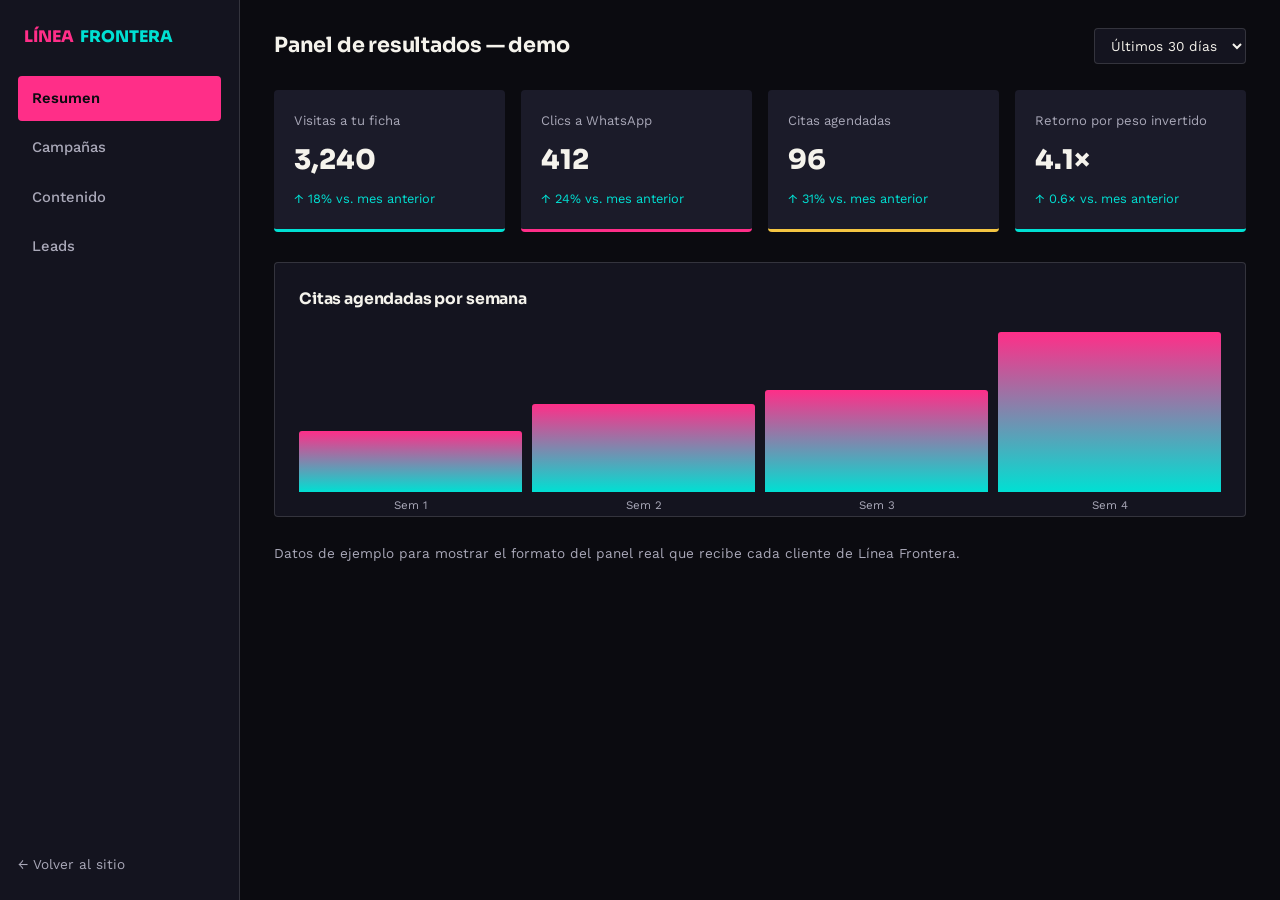
==== admin.html @ 4ae6b90d "Add files via upload" ====
<!DOCTYPE html>
<html lang="es">
<head>
<meta charset="UTF-8">
<meta name="viewport" content="width=device-width, initial-scale=1.0">
<title>Panel de resultados — Línea Frontera (demo)</title>
<link rel="stylesheet" href="styles.css">
</head>
<body class="admin-body">

<div class="admin-shell">
  <aside class="sidebar">
    <div class="brand"><span class="lf-b">LÍNEA</span><span class="lf-f">FRONTERA</span></div>
    <nav>
      <button class="tab-btn active" data-target="resumen">Resumen</button>
      <button class="tab-btn" data-target="campanas">Campañas</button>
      <button class="tab-btn" data-target="contenido">Contenido</button>
      <button class="tab-btn" data-target="leads">Leads</button>
    </nav>
    <a class="back" href="index.html">← Volver al sitio</a>
  </aside>

  <main class="admin-main">
    <div class="admin-topbar">
      <h1>Panel de resultados — demo</h1>
      <select class="range-select">
        <option>Últimos 30 días</option>
        <option>Últimos 7 días</option>
        <option>Este trimestre</option>
      </select>
    </div>

    <!-- RESUMEN -->
    <section class="admin-panel-view active" id="resumen">
      <div class="admin-kpi-cards">
        <div class="kpi-card">
          <div class="label">Visitas a tu ficha</div>
          <div class="value">3,240</div>
          <div class="delta">↑ 18% vs. mes anterior</div>
        </div>
        <div class="kpi-card">
          <div class="label">Clics a WhatsApp</div>
          <div class="value">412</div>
          <div class="delta">↑ 24% vs. mes anterior</div>
        </div>
        <div class="kpi-card">
          <div class="label">Citas agendadas</div>
          <div class="value">96</div>
          <div class="delta">↑ 31% vs. mes anterior</div>
        </div>
        <div class="kpi-card">
          <div class="label">Retorno por peso invertido</div>
          <div class="value">4.1×</div>
          <div class="delta">↑ 0.6× vs. mes anterior</div>
        </div>
      </div>

      <div class="chart-card">
        <h3>Citas agendadas por semana</h3>
        <div class="bars">
          <div class="bar" style="height:38%"><span>Sem 1</span></div>
          <div class="bar" style="height:55%"><span>Sem 2</span></div>
          <div class="bar" style="height:64%"><span>Sem 3</span></div>
          <div class="bar" style="height:100%"><span>Sem 4</span></div>
        </div>
      </div>

      <p style="color:var(--muted); font-size:0.85rem;">Datos de ejemplo para mostrar el formato del panel real que recibe cada cliente de Línea Frontera.</p>
    </section>

    <!-- CAMPAÑAS -->
    <section class="admin-panel-view" id="campanas">
      <div class="admin-kpi-cards">
        <div class="kpi-card">
          <div class="label">Gasto en anuncios</div>
          <div class="value">$8,400</div>
          <div class="delta">Meta + Google</div>
        </div>
        <div class="kpi-card">
          <div class="label">Costo por cita</div>
          <div class="value">$87</div>
          <div class="delta">↓ 12% vs. mes anterior</div>
        </div>
        <div class="kpi-card">
          <div class="label">Clics en anuncios</div>
          <div class="value">2,105</div>
          <div class="delta">↑ 9% vs. mes anterior</div>
        </div>
        <div class="kpi-card">
          <div class="label">Campañas activas</div>
          <div class="value">3</div>
          <div class="delta">2 en Meta, 1 en Google</div>
        </div>
      </div>
      <div class="chart-card">
        <h3>Rendimiento por campaña</h3>
        <div class="bars">
          <div class="bar" style="height:80%"><span>Implantes</span></div>
          <div class="bar" style="height:45%"><span>Ortodoncia</span></div>
          <div class="bar" style="height:60%"><span>Limpieza</span></div>
        </div>
      </div>
    </section>

    <!-- CONTENIDO -->
    <section class="admin-panel-view" id="contenido">
      <div class="content-grid">
        <div class="content-item"><span class="tag">Publicado</span><h4>Antes / después — sonrisa</h4><p>Reel · 1,240 reproducciones</p></div>
        <div class="content-item"><span class="tag">Publicado</span><h4>Testimonio de paciente</h4><p>Post · 340 interacciones</p></div>
        <div class="content-item"><span class="tag">Programado</span><h4>Promo del mes</h4><p>Historia · sale mañana</p></div>
        <div class="content-item"><span class="tag">En revisión</span><h4>Video del consultorio</h4><p>Reel · esperando aprobación</p></div>
        <div class="content-item"><span class="tag">Programado</span><h4>Tips de higiene dental</h4><p>Carrusel · sale en 3 días</p></div>
        <div class="content-item"><span class="tag">Publicado</span><h4>Pregunta frecuente</h4><p>Post · 210 interacciones</p></div>
      </div>
    </section>

    <!-- LEADS -->
    <section class="admin-panel-view" id="leads">
      <div class="table-card">
        <h3>Leads recientes</h3>
        <table>
          <thead>
            <tr><th>Nombre</th><th>Origen</th><th>Servicio de interés</th><th>Estatus</th></tr>
          </thead>
          <tbody>
            <tr><td>Ana R.</td><td>Meta Ads</td><td>Implantes</td><td><span class="status agendada">Agendada</span></td></tr>
            <tr><td>Carlos M.</td><td>Google</td><td>Ortodoncia</td><td><span class="status contactada">Contactada</span></td></tr>
            <tr><td>Priscila V.</td><td>Ficha de Google</td><td>Limpieza dental</td><td><span class="status nueva">Nueva</span></td></tr>
            <tr><td>José L.</td><td>Meta Ads</td><td>Implantes</td><td><span class="status agendada">Agendada</span></td></tr>
            <tr><td>Diana H.</td><td>WhatsApp directo</td><td>Consulta general</td><td><span class="status nueva">Nueva</span></td></tr>
          </tbody>
        </table>
      </div>
    </section>
  </main>
</div>

<script src="script.js"></script>
</body>
</html>
---- styles.css ----
@import url('https://fonts.googleapis.com/css2?family=Sora:wght@500;600;700;800&family=Work+Sans:wght@400;500;600&display=swap');

:root{
  --ink: #0B0B10;
  --panel: #14141F;
  --panel-2: #1B1B29;
  --paper: #F5F3EC;
  --magenta: #FF2E88;
  --cyan: #00E0D3;
  --gold: #F4C542;
  --line: rgba(245,243,236,0.14);
  --muted: #A9A8B8;
  --radius: 4px;
}

*{ box-sizing:border-box; margin:0; padding:0; }
html{ scroll-behavior: smooth; }
body{
  background: var(--ink);
  color: var(--paper);
  font-family: 'Work Sans', sans-serif;
  line-height: 1.6;
  -webkit-font-smoothing: antialiased;
}
h1,h2,h3,.display{
  font-family:'Sora', sans-serif;
  font-weight: 700;
  letter-spacing: -0.01em;
  color: var(--paper);
}
a{ color: inherit; }
.wrap{ max-width: 1120px; margin: 0 auto; padding: 0 28px; }

/* NAV */
header.top{
  position: sticky; top:0; z-index: 50;
  background: rgba(11,11,16,0.92);
  backdrop-filter: blur(6px);
  border-bottom: 1px solid var(--line);
}
.nav{ display:flex; align-items:center; justify-content:space-between; padding: 18px 28px; max-width:1120px; margin:0 auto; }
.brand{ font-family:'Sora',sans-serif; font-weight:800; font-size:1.1rem; display:flex; gap:6px; }
.brand .lf-b{ color: var(--magenta); }
.brand .lf-f{ color: var(--cyan); }
.nav-links{ display:flex; align-items:center; gap: 26px; }
.nav-links a.link{ font-size:0.92rem; color: var(--muted); text-decoration:none; }
.nav-links a.link:hover{ color: var(--paper); }
.cta-nav{
  background: var(--magenta); color: var(--ink); font-weight:600;
  padding: 10px 18px; border-radius: var(--radius); text-decoration:none; font-size:0.9rem;
}
.menu-btn{ display:none; background:none; border:none; color:var(--paper); font-size:1.4rem; cursor:pointer; }

@media (max-width: 780px){
  .nav-links{ display:none; }
  .menu-btn{ display:block; }
  .nav-links.open{
    display:flex; position:absolute; top:64px; left:0; right:0;
    background: var(--ink); flex-direction:column; padding: 20px 28px; gap:16px;
    border-bottom:1px solid var(--line);
  }
}

/* HERO */
.hero{ padding: 84px 0 64px; position:relative; overflow:hidden; }
.hero .blockbg{
  position:absolute; top:-60px; right:-120px; width:520px; height:520px;
  background: var(--magenta); filter: blur(0px); opacity:0.18; border-radius:50%;
}
.hero .kicker{ color: var(--cyan); font-weight:600; font-size:0.95rem; margin-bottom:16px; text-transform:uppercase; letter-spacing:0.06em; }
.hero h1{ font-size: clamp(2.3rem, 5.4vw, 3.9rem); line-height:1.06; max-width:16ch; position:relative; z-index:1; }
.hero h1 .hl{ color: var(--magenta); }
.hero p.lead{ margin-top:24px; max-width:54ch; font-size:1.12rem; color: var(--muted); position:relative; z-index:1; }
.cta-row{ margin-top:34px; display:flex; gap:14px; flex-wrap:wrap; position:relative; z-index:1; }

.btn{
  display:inline-flex; align-items:center; gap:10px; padding:14px 24px;
  font-weight:600; font-size:0.98rem; text-decoration:none; border-radius: var(--radius);
  border: 1.5px solid transparent; transition: transform .15s ease, background .15s ease;
}
.btn:hover{ transform: translateY(-2px); }
.btn-primary{ background: var(--magenta); color: var(--ink); }
.btn-primary:hover{ background:#ff56a0; }
.btn-outline{ background:transparent; color: var(--paper); border-color: var(--line); }
.btn-outline:hover{ border-color: var(--paper); }
.btn svg{ width:19px; height:19px; flex-shrink:0; }

/* STRIP */
.strip{ background: var(--panel); padding: 46px 0; border-top:1px solid var(--line); border-bottom:1px solid var(--line); }
.strip .wrap{ display:grid; grid-template-columns:1.1fr 1fr; gap:40px; align-items:center; }
.strip h2{ font-size:1.6rem; line-height:1.25; }
.strip p{ color: var(--muted); }
@media (max-width:760px){ .strip .wrap{ grid-template-columns:1fr; } }

/* SECTION HEAD */
.section-head{ max-width:60ch; margin-bottom:44px; }
.section-head .kicker{ color: var(--gold); font-weight:600; font-size:0.92rem; margin-bottom:10px; text-transform:uppercase; letter-spacing:0.06em; }
.section-head h2{ font-size: clamp(1.7rem, 3vw, 2.3rem); }
.section-head p{ color: var(--muted); margin-top:12px; }

/* SERVICES */
section.services{ padding: 78px 0; }
.services-grid{ display:grid; grid-template-columns:repeat(3,1fr); gap:1px; background: var(--line); border:1px solid var(--line); }
.service{ background: var(--panel); padding:32px 26px; border-top:3px solid var(--magenta); }
.service:nth-child(2){ border-top-color: var(--cyan); }
.service:nth-child(3){ border-top-color: var(--gold); }
.service h3{ font-size:1.05rem; margin-bottom:12px; }
.service p{ color: var(--muted); font-size:0.95rem; }
@media (max-width:760px){ .services-grid{ grid-template-columns:1fr; } }

/* PACKAGES */
section.packages{ padding: 78px 0; background: var(--panel-2); }
.pkg-grid{ display:grid; grid-template-columns:repeat(3,1fr); gap:20px; margin-top:40px; }
.pkg{ background: var(--panel); border:1px solid var(--line); border-radius: var(--radius); padding: 30px 26px; display:flex; flex-direction:column; }
.pkg.featured{ border-color: var(--magenta); position:relative; }
.pkg.featured::before{
  content:"Más elegido"; position:absolute; top:-13px; left:26px;
  background: var(--magenta); color: var(--ink); font-size:0.75rem; font-weight:700;
  padding: 4px 10px; border-radius: 999px;
}
.pkg h3{ font-size:1.15rem; margin-bottom:6px; }
.pkg .price{ font-family:'Sora',sans-serif; font-weight:800; font-size:2rem; margin: 14px 0 4px; color: var(--cyan); }
.pkg.featured .price{ color: var(--magenta); }
.pkg .price small{ font-family:'Work Sans',sans-serif; font-weight:500; font-size:0.9rem; color: var(--muted); }
.pkg ul{ list-style:none; margin: 18px 0 24px; display:flex; flex-direction:column; gap:10px; flex-grow:1; }
.pkg ul li{ font-size:0.92rem; color: var(--paper); padding-left:20px; position:relative; }
.pkg ul li::before{ content:"—"; position:absolute; left:0; color: var(--gold); }
.pkg .btn{ justify-content:center; width:100%; }
@media (max-width:900px){ .pkg-grid{ grid-template-columns:1fr; } }

/* KPI PREVIEW */
section.kpi{ padding: 78px 0; }
.kpi-panel{ background: var(--panel); border:1px solid var(--line); border-radius: var(--radius); padding: 30px; }
.kpi-panel-head{ display:flex; justify-content:space-between; align-items:center; margin-bottom: 24px; flex-wrap:wrap; gap:10px; }
.kpi-panel-head h3{ font-size:1.05rem; }
.kpi-tag{ font-size:0.78rem; color: var(--muted); border:1px solid var(--line); padding:4px 10px; border-radius:999px; }
.kpi-cards{ display:grid; grid-template-columns:repeat(4,1fr); gap:16px; }
.kpi-card{ background: var(--panel-2); border-radius: var(--radius); padding:20px; border-bottom:3px solid var(--cyan); }
.kpi-card:nth-child(2){ border-bottom-color: var(--magenta); }
.kpi-card:nth-child(3){ border-bottom-color: var(--gold); }
.kpi-card:nth-child(4){ border-bottom-color: var(--cyan); }
.kpi-card .label{ font-size:0.82rem; color: var(--muted); margin-bottom:8px; }
.kpi-card .value{ font-family:'Sora',sans-serif; font-weight:800; font-size:1.7rem; }
.kpi-card .delta{ font-size:0.8rem; color: var(--cyan); margin-top:6px; }
.kpi-caption{ margin-top:16px; font-size:0.82rem; color: var(--muted); }
@media (max-width:760px){ .kpi-cards{ grid-template-columns:1fr 1fr; } }

/* PROCESS */
section.process{ padding: 78px 0; background: var(--panel); }
.steps{ display:grid; grid-template-columns:repeat(3,1fr); gap:30px; margin-top:38px; }
.step .num{ font-family:'Sora',sans-serif; font-size:2rem; font-weight:800; color: var(--magenta); margin-bottom:12px; }
.step h3{ font-size:1.02rem; margin-bottom:8px; }
.step p{ color: var(--muted); font-size:0.94rem; }
@media (max-width:760px){ .steps{ grid-template-columns:1fr; gap:32px; } }

/* FINAL CTA */
section.final{ background: var(--magenta); color: var(--ink); padding:88px 0; text-align:center; }
section.final h2{ color: var(--ink); font-size: clamp(1.9rem,4vw,2.6rem); max-width:20ch; margin:0 auto 16px; }
section.final p{ color: rgba(11,11,16,0.75); max-width:48ch; margin:0 auto 30px; font-size:1.03rem; }
section.final .cta-row{ justify-content:center; }
section.final .btn-primary{ background: var(--ink); color: var(--paper); }
section.final .btn-primary:hover{ background:#000; }
section.final .btn-outline{ border-color: var(--ink); color: var(--ink); }
section.final .btn-outline:hover{ background: var(--ink); color: var(--paper); }

footer{ padding: 32px 0; text-align:center; color: var(--muted); font-size:0.85rem; background: var(--ink); }
footer a{ color: var(--paper); }

/* ===== ADMIN DEMO PANEL ===== */
.admin-body{ background: var(--ink); min-height:100vh; }
.admin-shell{ display:flex; min-height:100vh; }

.sidebar{
  width: 240px; flex-shrink:0; background: var(--panel);
  border-right:1px solid var(--line); padding: 24px 18px;
  display:flex; flex-direction:column; gap: 26px;
}
.sidebar .brand{ font-size:1rem; padding: 0 6px; }
.sidebar nav{ display:flex; flex-direction:column; gap:4px; }
.sidebar nav button{
  all:unset; cursor:pointer; padding: 11px 14px; border-radius: var(--radius);
  font-size:0.92rem; color: var(--muted); font-weight:500;
}
.sidebar nav button:hover{ background: var(--panel-2); color: var(--paper); }
.sidebar nav button.active{ background: var(--magenta); color: var(--ink); font-weight:600; }
.sidebar .back{ margin-top:auto; font-size:0.85rem; color: var(--muted); text-decoration:none; }
.sidebar .back:hover{ color: var(--paper); }

.admin-main{ flex-grow:1; padding: 28px 34px; max-width: 1100px; }
.admin-topbar{ display:flex; justify-content:space-between; align-items:center; margin-bottom: 26px; flex-wrap:wrap; gap:12px; }
.admin-topbar h1{ font-size:1.3rem; }
.range-select{
  background: var(--panel); border:1px solid var(--line); color: var(--paper);
  padding: 8px 12px; border-radius: var(--radius); font-size:0.85rem; font-family:'Work Sans',sans-serif;
}

.admin-panel-view{ display:none; }
.admin-panel-view.active{ display:block; }

.admin-kpi-cards{ display:grid; grid-template-columns:repeat(4,1fr); gap:16px; margin-bottom: 30px; }
.admin-kpi-cards .kpi-card{ border-bottom-width:3px; }

.chart-card{ background: var(--panel); border:1px solid var(--line); border-radius: var(--radius); padding: 24px; margin-bottom: 26px; }
.chart-card h3{ font-size:0.98rem; margin-bottom: 20px; }
.bars{ display:flex; align-items:flex-end; gap: 10px; height: 160px; }
.bars .bar{ flex:1; background: linear-gradient(to top, var(--cyan), var(--magenta)); border-radius: 3px 3px 0 0; position:relative; }
.bars .bar span{ position:absolute; bottom:-22px; left:0; right:0; text-align:center; font-size:0.72rem; color: var(--muted); }

.table-card{ background: var(--panel); border:1px solid var(--line); border-radius: var(--radius); padding: 24px; overflow-x:auto; }
.table-card h3{ font-size:0.98rem; margin-bottom:18px; }
table{ width:100%; border-collapse: collapse; font-size:0.88rem; }
th{ text-align:left; color: var(--muted); font-weight:500; padding: 8px 10px; border-bottom:1px solid var(--line); }
td{ padding: 11px 10px; border-bottom:1px solid var(--line); }
.status{ padding: 3px 10px; border-radius:999px; font-size:0.76rem; font-weight:600; }
.status.nueva{ background: rgba(0,224,211,0.16); color: var(--cyan); }
.status.contactada{ background: rgba(244,197,66,0.16); color: var(--gold); }
.status.agendada{ background: rgba(255,46,136,0.16); color: var(--magenta); }

.content-grid{ display:grid; grid-template-columns:repeat(3,1fr); gap:16px; }
.content-item{ background: var(--panel); border:1px solid var(--line); border-radius: var(--radius); padding:18px; }
.content-item .tag{ font-size:0.75rem; color: var(--gold); font-weight:600; margin-bottom:8px; display:block; }
.content-item h4{ font-family:'Sora',sans-serif; font-size:0.95rem; margin-bottom:6px; }
.content-item p{ color: var(--muted); font-size:0.85rem; }

@media (max-width: 900px){
  .admin-shell{ flex-direction:column; }
  .sidebar{ width:100%; flex-direction:row; align-items:center; overflow-x:auto; }
  .sidebar nav{ flex-direction:row; }
  .sidebar .back{ display:none; }
  .admin-kpi-cards{ grid-template-columns:1fr 1fr; }
  .content-grid{ grid-template-columns:1fr; }
}
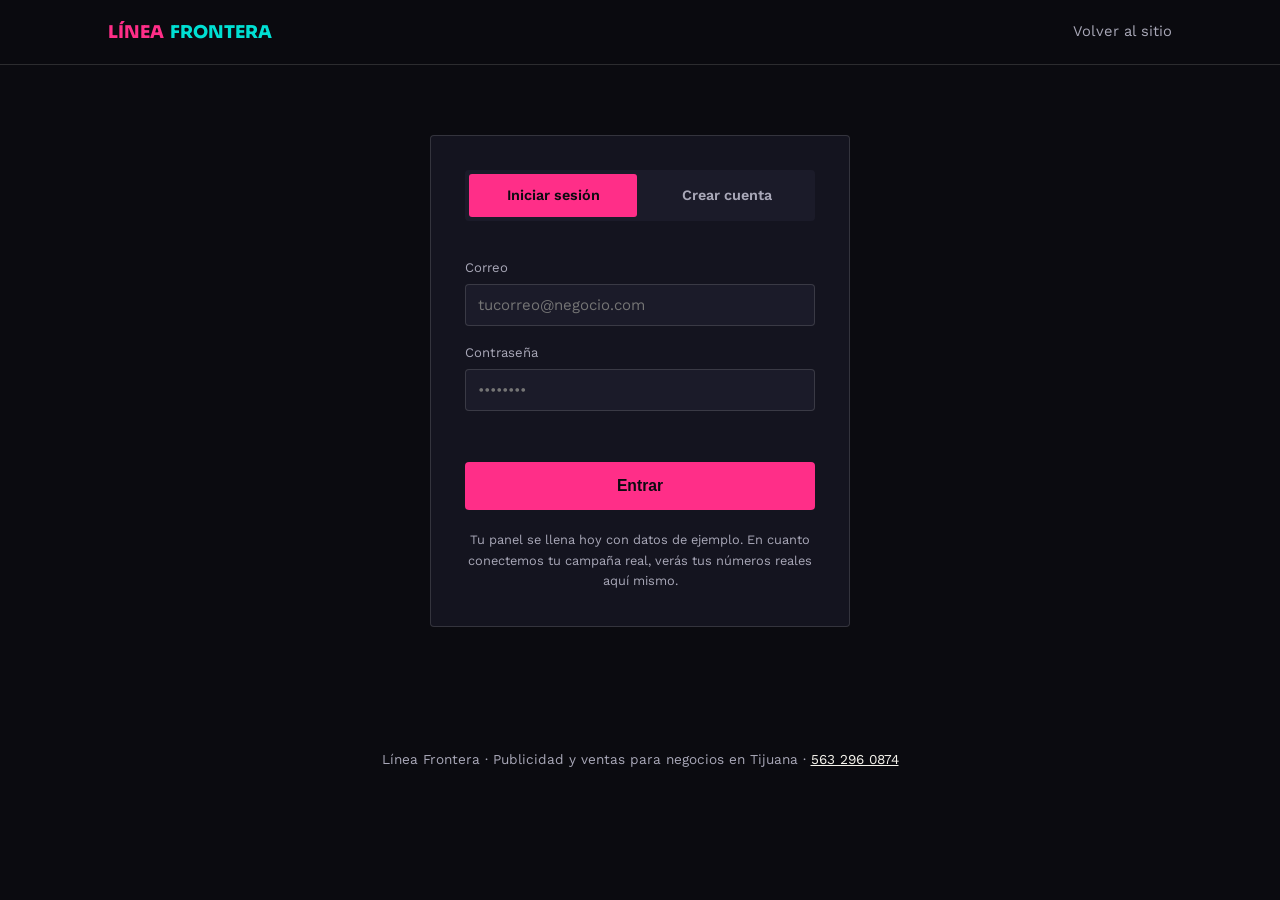
==== commit bc729c15: "Add files via upload" ====
--- a/admin.html
+++ b/admin.html
@@ -6,7 +6,7 @@
 <title>Panel de resultados — Línea Frontera (demo)</title>
 <link rel="stylesheet" href="styles.css">
 </head>
-<body class="admin-body">
+<body class="admin-body" data-require="admin">
 
 <div class="admin-shell">
   <aside class="sidebar">
@@ -16,18 +16,24 @@
       <button class="tab-btn" data-target="campanas">Campañas</button>
       <button class="tab-btn" data-target="contenido">Contenido</button>
       <button class="tab-btn" data-target="leads">Leads</button>
+      <button class="tab-btn" data-target="clientes">Clientes</button>
+      <button class="tab-btn" data-target="editor">Editor del sitio</button>
+      <button class="tab-btn" data-target="herramientas">Herramientas</button>
     </nav>
     <a class="back" href="index.html">← Volver al sitio</a>
   </aside>
 
   <main class="admin-main">
     <div class="admin-topbar">
-      <h1>Panel de resultados — demo</h1>
-      <select class="range-select">
-        <option>Últimos 30 días</option>
-        <option>Últimos 7 días</option>
-        <option>Este trimestre</option>
-      </select>
+      <h1>Panel de administrador</h1>
+      <div style="display:flex; align-items:center; gap:16px;">
+        <select class="range-select">
+          <option>Últimos 30 días</option>
+          <option>Últimos 7 días</option>
+          <option>Este trimestre</option>
+        </select>
+        <button class="logout-btn" id="logoutBtn">Cerrar sesión</button>
+      </div>
     </div>
 
     <!-- RESUMEN -->
@@ -132,6 +138,67 @@
         </table>
       </div>
     </section>
+
+    <!-- CLIENTES (cuentas registradas) -->
+    <section class="admin-panel-view" id="clientes">
+      <div class="table-card">
+        <h3>Cuentas registradas</h3>
+        <table>
+          <thead>
+            <tr><th>Nombre</th><th>Negocio</th><th>Correo</th><th>Paquete</th><th>Registrado</th></tr>
+          </thead>
+          <tbody id="clientsTableBody">
+            <tr><td colspan="5" style="color:var(--muted);">Todavía no hay cuentas creadas.</td></tr>
+          </tbody>
+        </table>
+      </div>
+      <p style="color:var(--muted); font-size:0.82rem; margin-top:14px;">Esta lista se guarda en este navegador mientras conectamos una base de datos real (por ejemplo Cloudflare D1 o Supabase) que sincronice las cuentas entre todos los dispositivos.</p>
+    </section>
+
+    <!-- EDITOR DEL SITIO -->
+    <section class="admin-panel-view" id="editor">
+      <div class="table-card" style="max-width:640px;">
+        <h3>Editor del sitio principal</h3>
+        <form id="siteEditorForm" style="display:flex; flex-direction:column; gap:6px;">
+          <label style="font-size:0.82rem; color:var(--muted); margin-top:8px;">Título principal (hero)</label>
+          <input type="text" id="editHeroTitle" style="background:var(--panel-2); border:1px solid var(--line); color:var(--paper); padding:10px 12px; border-radius:4px;">
+          <label style="font-size:0.82rem; color:var(--muted); margin-top:8px;">Subtítulo (hero)</label>
+          <textarea id="editHeroSubtitle" rows="3" style="background:var(--panel-2); border:1px solid var(--line); color:var(--paper); padding:10px 12px; border-radius:4px; font-family:'Work Sans',sans-serif;"></textarea>
+
+          <label style="font-size:0.82rem; color:var(--muted); margin-top:14px;">Precio Arranque</label>
+          <input type="text" id="editPriceArranque" style="background:var(--panel-2); border:1px solid var(--line); color:var(--paper); padding:10px 12px; border-radius:4px;">
+          <label style="font-size:0.82rem; color:var(--muted); margin-top:8px;">Precio Crecimiento</label>
+          <input type="text" id="editPriceCrecimiento" style="background:var(--panel-2); border:1px solid var(--line); color:var(--paper); padding:10px 12px; border-radius:4px;">
+          <label style="font-size:0.82rem; color:var(--muted); margin-top:8px;">Precio Dominancia</label>
+          <input type="text" id="editPriceDominancia" style="background:var(--panel-2); border:1px solid var(--line); color:var(--paper); padding:10px 12px; border-radius:4px;">
+
+          <label style="font-size:0.82rem; color:var(--muted); margin-top:14px;">KPI ejemplo — Visitas</label>
+          <input type="text" id="editKpiVisitas" style="background:var(--panel-2); border:1px solid var(--line); color:var(--paper); padding:10px 12px; border-radius:4px;">
+          <label style="font-size:0.82rem; color:var(--muted); margin-top:8px;">KPI ejemplo — Clics a WhatsApp</label>
+          <input type="text" id="editKpiClics" style="background:var(--panel-2); border:1px solid var(--line); color:var(--paper); padding:10px 12px; border-radius:4px;">
+          <label style="font-size:0.82rem; color:var(--muted); margin-top:8px;">KPI ejemplo — Citas agendadas</label>
+          <input type="text" id="editKpiCitas" style="background:var(--panel-2); border:1px solid var(--line); color:var(--paper); padding:10px 12px; border-radius:4px;">
+          <label style="font-size:0.82rem; color:var(--muted); margin-top:8px;">KPI ejemplo — Retorno por peso</label>
+          <input type="text" id="editKpiRoas" style="background:var(--panel-2); border:1px solid var(--line); color:var(--paper); padding:10px 12px; border-radius:4px;">
+
+          <button type="submit" class="btn btn-primary" style="margin-top:22px; justify-content:center;">Guardar cambios</button>
+          <p id="editorSaved" style="color:var(--cyan); font-size:0.85rem; min-height:1.2em; margin-top:8px;"></p>
+        </form>
+      </div>
+      <p style="color:var(--muted); font-size:0.82rem; margin-top:14px; max-width:640px;">Los cambios se guardan en este navegador y se reflejan de inmediato en <a href="index.html" style="color:var(--cyan)">la página principal</a>. Cuando conectemos la base de datos, se sincronizarán para todos los visitantes automáticamente.</p>
+    </section>
+
+    <!-- HERRAMIENTAS -->
+    <section class="admin-panel-view" id="herramientas">
+      <div class="content-grid">
+        <a class="content-item" style="text-decoration:none;" href="https://business.facebook.com" target="_blank" rel="noopener"><span class="tag">Publicidad</span><h4>Meta Business Suite</h4><p>Administra campañas de Facebook e Instagram</p></a>
+        <a class="content-item" style="text-decoration:none;" href="https://ads.google.com" target="_blank" rel="noopener"><span class="tag">Publicidad</span><h4>Google Ads</h4><p>Campañas de búsqueda y display</p></a>
+        <a class="content-item" style="text-decoration:none;" href="https://business.google.com" target="_blank" rel="noopener"><span class="tag">SEO local</span><h4>Google Business Profile</h4><p>Ficha, reseñas y publicaciones locales</p></a>
+        <a class="content-item" style="text-decoration:none;" href="https://analytics.google.com" target="_blank" rel="noopener"><span class="tag">Estadísticas</span><h4>Google Analytics</h4><p>Tráfico y comportamiento del sitio</p></a>
+        <a class="content-item" style="text-decoration:none;" href="https://www.canva.com" target="_blank" rel="noopener"><span class="tag">Contenido</span><h4>Canva</h4><p>Diseño de piezas para redes</p></a>
+        <a class="content-item" style="text-decoration:none;" href="https://dash.cloudflare.com" target="_blank" rel="noopener"><span class="tag">Sitio</span><h4>Cloudflare Pages</h4><p>Hosting y dominio lineafrontera.stream</p></a>
+      </div>
+    </section>
   </main>
 </div>
 
--- a/styles.css
+++ b/styles.css
@@ -230,3 +230,40 @@
   .admin-kpi-cards{ grid-template-columns:1fr 1fr; }
   .content-grid{ grid-template-columns:1fr; }
 }
+
+/* ===== AUTH (login / crear cuenta) ===== */
+.auth-section{ padding: 70px 0 90px; min-height: 70vh; }
+.auth-wrap{ display:flex; justify-content:center; }
+.auth-card{ background: var(--panel); border:1px solid var(--line); border-radius: var(--radius); padding: 34px; width: 100%; max-width: 420px; }
+.auth-tabs{ display:flex; gap:6px; margin-bottom: 26px; background: var(--panel-2); border-radius: var(--radius); padding:4px; }
+.auth-tab{ all:unset; flex:1; text-align:center; padding:10px; font-size:0.9rem; font-weight:600; color: var(--muted); cursor:pointer; border-radius: 3px; }
+.auth-tab.active{ background: var(--magenta); color: var(--ink); }
+.auth-form{ display:none; flex-direction:column; gap:6px; }
+.auth-form.active{ display:flex; }
+.auth-form label{ font-size:0.82rem; color: var(--muted); margin-top:10px; }
+.auth-form input, .auth-form select{
+  background: var(--panel-2); border:1px solid var(--line); color: var(--paper);
+  padding: 11px 12px; border-radius: var(--radius); font-family:'Work Sans',sans-serif; font-size:0.94rem;
+}
+.auth-form button{ margin-top: 20px; }
+.auth-error{ color: var(--magenta); font-size:0.82rem; min-height: 1em; margin-top:6px; }
+.auth-note{ margin-top:20px; font-size:0.8rem; color: var(--muted); text-align:center; }
+
+/* ===== CLIENT DASHBOARD ===== */
+.dash-header{ display:flex; justify-content:space-between; align-items:center; padding: 20px 28px; border-bottom:1px solid var(--line); }
+.dash-header .who{ font-size:0.92rem; color: var(--muted); }
+.dash-header .who strong{ color: var(--paper); }
+.logout-btn{ all:unset; cursor:pointer; color: var(--muted); font-size:0.85rem; }
+.logout-btn:hover{ color: var(--paper); }
+.dash-main{ max-width: 1080px; margin: 0 auto; padding: 36px 28px 70px; }
+.pkg-banner{
+  background: linear-gradient(120deg, var(--panel-2), var(--panel));
+  border:1px solid var(--line); border-left:4px solid var(--magenta);
+  border-radius: var(--radius); padding: 20px 24px; margin-bottom: 30px;
+  display:flex; justify-content:space-between; align-items:center; flex-wrap:wrap; gap:12px;
+}
+.pkg-banner .name{ font-family:'Sora',sans-serif; font-weight:700; font-size:1.1rem; }
+.pkg-banner .sub{ color: var(--muted); font-size:0.85rem; margin-top:4px; }
+.live-tag{ display:inline-flex; align-items:center; gap:6px; font-size:0.78rem; color: var(--cyan); border:1px solid var(--line); padding:5px 10px; border-radius:999px; }
+.live-dot{ width:7px; height:7px; border-radius:50%; background: var(--cyan); animation: pulse 1.8s infinite; }
+@keyframes pulse{ 0%,100%{ opacity:1; } 50%{ opacity:0.3; } }
